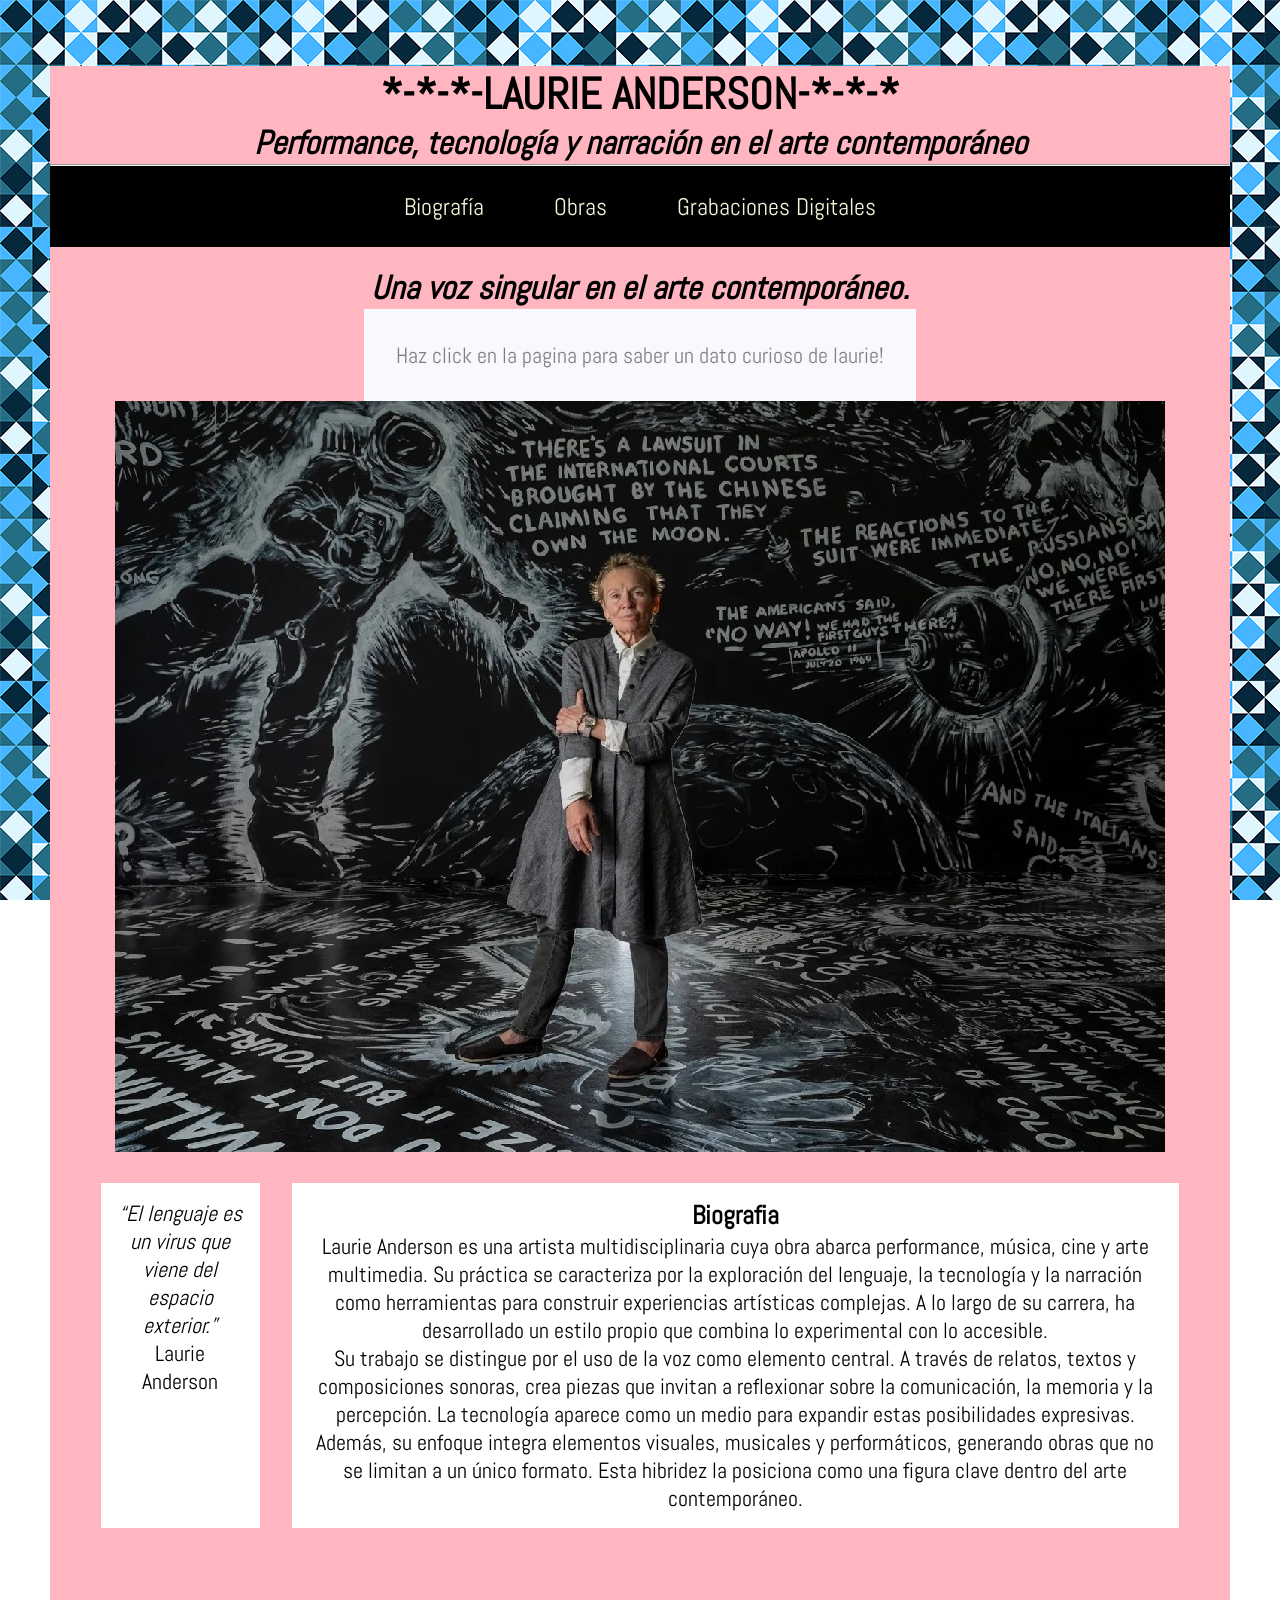
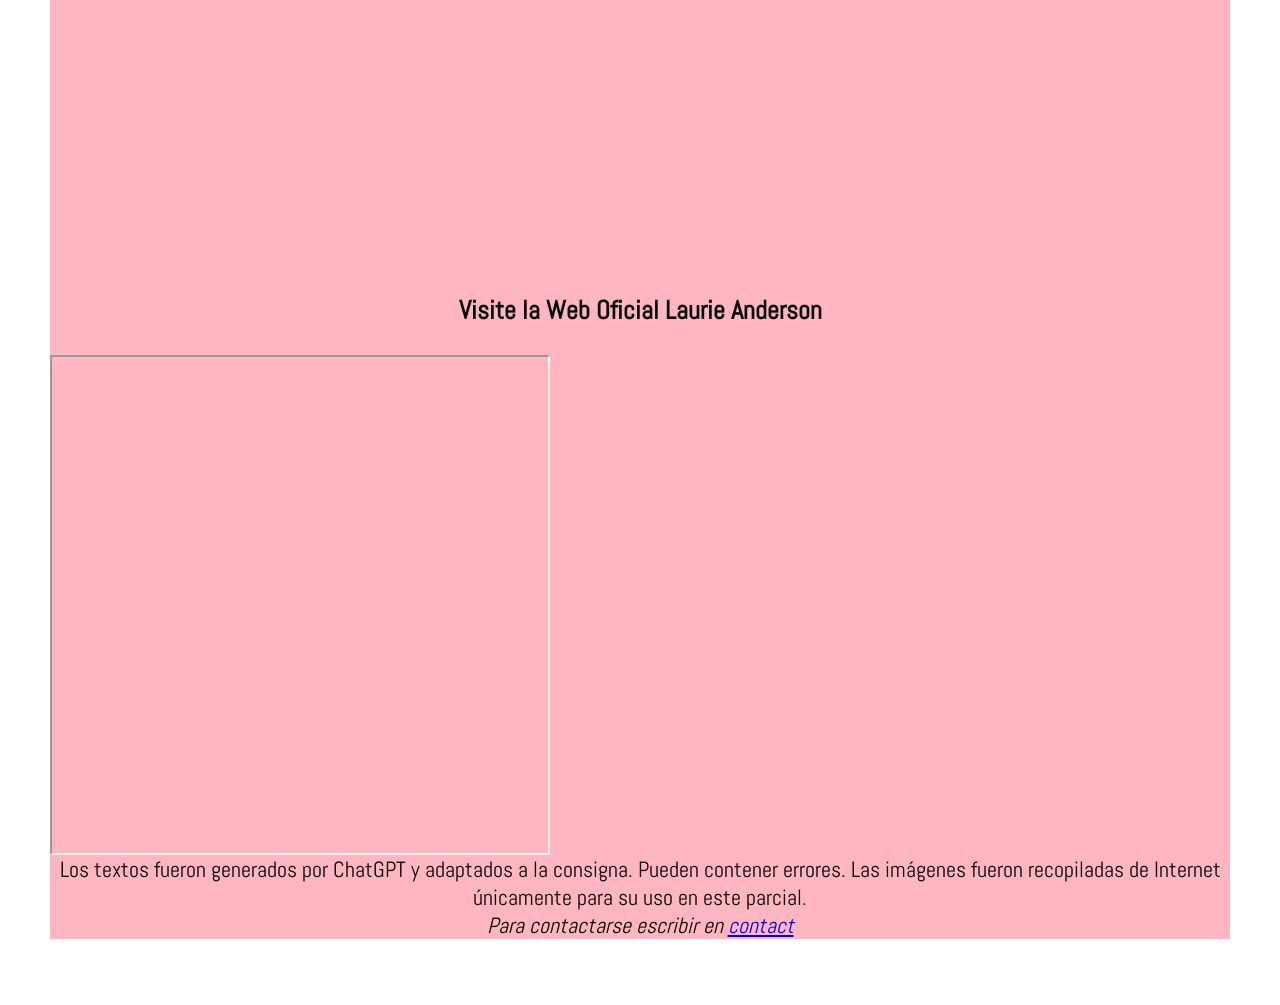
==== index.html @ bc25e104 "Add files via upload Organización carpetas y archivos Estructura HTML en index Menú de navegación " ====
<!DOCTYPE html>
<html lang="es">
<head>
    <meta charset="UTF-8">
    <meta name="viewport" content="width=device-width, initial-scale=1.0">
    <link rel="preconnect" href="https://fonts.googleapis.com">
<link rel="preconnect" href="https://fonts.gstatic.com" crossorigin>
<link href="https://fonts.googleapis.com/css2?family=Abel&display=swap" rel="stylesheet">
    <link href="css/estilos.css" rel="stylesheet">
    <title>LAURIE ANDERSON</title>
</head>

<body>
<div id="contenedor">
    <header class="centrado">

    <h1>*-*-*-LAURIE ANDERSON-*-*-*</h1>

    <h2><em>Performance, tecnología y narración en el arte contemporáneo</em></h2>
    <hr>

    <nav>
        <ul class="menu">
            
            <li><a href="index.html">Biografía</a></li>
            <li><a href="obras.html">Obras</a></li>
            <li><a href="grabaciones digitales.html">Grabaciones Digitales</a></li>
        </ul>
    </nav>
    
</header>

<main class="columnas">
   <h2><em>Una voz singular en el arte contemporáneo. </em></h2>
   <p class="dato"> Haz click en la pagina para saber un dato curioso de laurie!</p>
   <img src="img/laurie6.jpg" alt="laurie-1" id="laurie-inicio">                               <!-- a chequear -->

   <div class="secciones-columnas">
   <div class="centrado espaciado" id="cita">
    <blockquote><em> “El lenguaje es un virus que viene del espacio exterior.”  </em> </blockquote>
        <p>Laurie Anderson</p>
    </div>

    <section class="espaciado">
        <h3>Biografia</h3>

        <p>Laurie Anderson es una artista multidisciplinaria cuya obra abarca performance, música, cine y arte multimedia. Su práctica se caracteriza por la exploración del lenguaje, la tecnología y la narración como herramientas para construir experiencias artísticas complejas. A lo largo de su carrera, ha desarrollado un estilo propio que combina lo experimental con lo accesible.
        </p>
        <p>Su trabajo se distingue por el uso de la voz como elemento central. A través de relatos, textos y composiciones sonoras, crea piezas que invitan a reflexionar sobre la comunicación, la memoria y la percepción. La tecnología aparece como un medio para expandir estas posibilidades expresivas.</p>
        <p>Además, su enfoque integra elementos visuales, musicales y performáticos, generando obras que no se limitan a un único formato. Esta hibridez la posiciona como una figura clave dentro del arte contemporáneo.</p>
</section>
</div>
</main>







<iframe width="560" height="315" src="https://www.youtube-nocookie.com/embed/1eTSL2kopP4?si=Lic7GBh2OaGe0sWn" title="YouTube video player" frameborder="0" allow="accelerometer; autoplay; clipboard-write; encrypted-media; gyroscope; picture-in-picture; web-share" referrerpolicy="strict-origin-when-cross-origin" allowfullscreen></iframe>

<h3>Visite la Web Oficial Laurie Anderson</h3>
<br>
<iframe src="https://https://laurieanderson.com/" width="500" height="500"></iframe>

<footer>
Los textos fueron generados por ChatGPT y adaptados a la consigna. Pueden contener errores. Las imágenes fueron recopiladas de Internet únicamente para su uso en este parcial.
<address>
Para contactarse escribir en  
<a href="https://laurieanderson.com/contact/">contact</a>
</address>
</footer>

</div>

</body>
</html>
---- css/estilos.css ----
* { 
	margin:0; 
	padding:0; 
	box-sizing: border-box;
	text-align: center;
	
}


body {
    font-family: Abel, sans-serif;
    background-image: url(../img/fondo.png);
    background-repeat: repeat;
    background-attachment: fixed;
    font-size: 22px;
    display: flex;
    flex-direction: column;
    justify-content: center;
    min-height: 100vh;
    margin: 50px;

  
}

.menu {
    display: flex;
    justify-content: center;
    align-items: center;
    flex-wrap: wrap;
    gap: 20px;
    list-style: none;
    background-color: black;
    padding: 10px;
}


.menu li {
    margin: 15px;
}


.menu a {
    text-decoration: none;
    color: beige;
    font-size: 24px;
    padding: 10px;
}


.menu a:hover {
    color: #21B7FD;
}

#contenedor {
	width: 100%;
	max-width: 900%;
	margin: 1rem auto;
	background-color: lightpink;
	display: flex;
	flex-direction: column;
	justify-content: flex-start;
}

.columnas {
	display: flex;
	flex-direction: column;
	justify-content: center;
    align-items: center;
    margin: 20px;
  
}

.secciones-columnas {
	display: flex;
	flex-direction: row;
	justify-content: flex-start;
	align-items: stretch;
	  margin: 15px;
    border: 15px;
}

.centrado {
	text-align: center;
}

.espaciado {
	margin: 1rem;
	padding: 1rem;
	background-color: white;
}



.dato {
	padding: 2rem;
	position: auto;
	color: grey;
	background-color: ghostwhite;
	bottom: 2rem;
	
	left: 1rem;
	align-items: center;

}


	}


#datoCurioso{
	position: fixed;
	top: 5rem;
	right: 1rem;
}
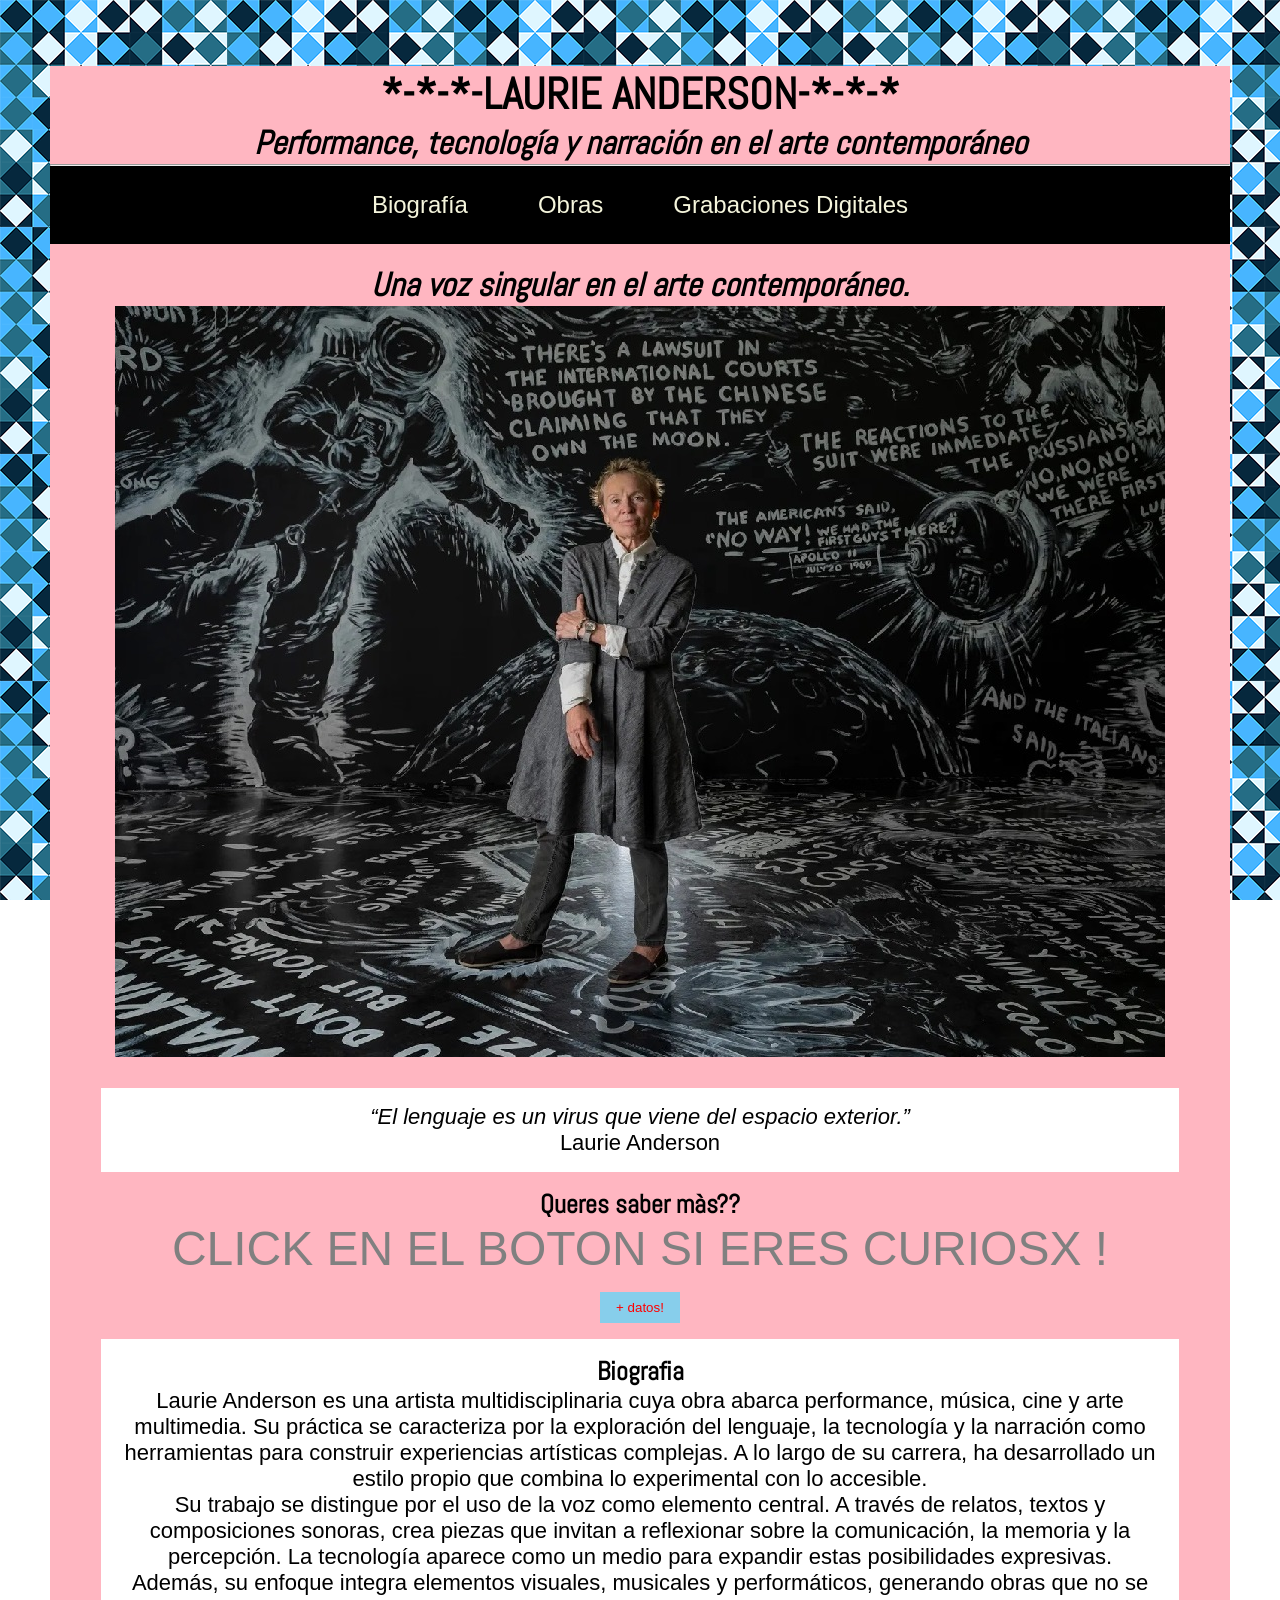
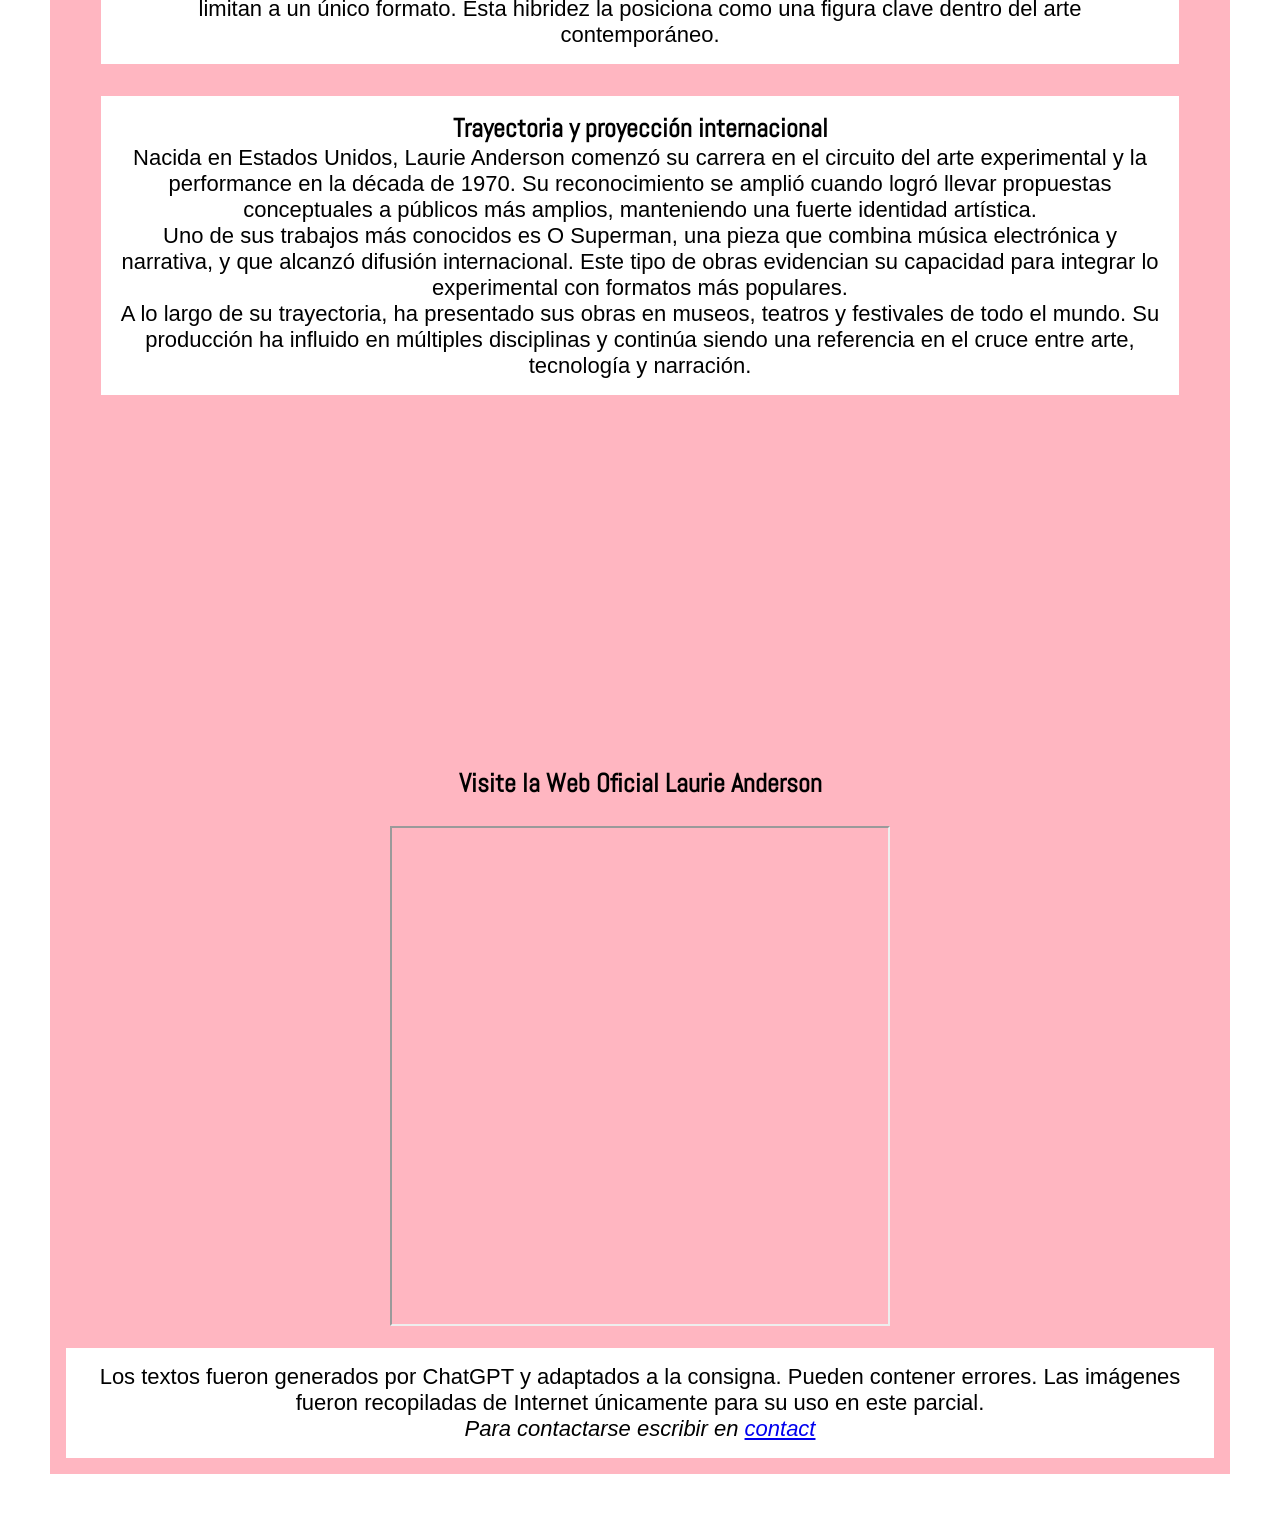
==== commit b7340b25: "agregados de obras y javas actualizacion del dato curioso/ agregados de java en index correccion y " ====
--- a/index.html
+++ b/index.html
@@ -23,7 +23,7 @@
         <ul class="menu">
             
             <li><a href="index.html">Biografía</a></li>
-            <li><a href="obras.html">Obras</a></li>
+            <li><a href="obra.html">Obras</a></li>
             <li><a href="grabaciones digitales.html">Grabaciones Digitales</a></li>
         </ul>
     </nav>
@@ -32,14 +32,21 @@
 
 <main class="columnas">
    <h2><em>Una voz singular en el arte contemporáneo. </em></h2>
-   <p class="dato"> Haz click en la pagina para saber un dato curioso de laurie!</p>
-   <img src="img/laurie6.jpg" alt="laurie-1" id="laurie-inicio">                               <!-- a chequear -->
+   
+   <img src="img/laurie6.jpg" alt="laurie-1">                               
 
    <div class="secciones-columnas">
    <div class="centrado espaciado" id="cita">
     <blockquote><em> “El lenguaje es un virus que viene del espacio exterior.”  </em> </blockquote>
         <p>Laurie Anderson</p>
     </div>
+
+    <section id="texto.dato">
+  <h3>Queres saber màs??</h3>
+  <p id="texto-dato"> CLICK EN EL BOTON SI ERES CURIOSX ! </p>
+  <button id="btn-dato">+ datos!</button>
+</section>
+
 
     <section class="espaciado">
         <h3>Biografia</h3>
@@ -49,22 +56,31 @@
         <p>Su trabajo se distingue por el uso de la voz como elemento central. A través de relatos, textos y composiciones sonoras, crea piezas que invitan a reflexionar sobre la comunicación, la memoria y la percepción. La tecnología aparece como un medio para expandir estas posibilidades expresivas.</p>
         <p>Además, su enfoque integra elementos visuales, musicales y performáticos, generando obras que no se limitan a un único formato. Esta hibridez la posiciona como una figura clave dentro del arte contemporáneo.</p>
 </section>
+
+<section class="espaciado">
+        <h3>Trayectoria y proyección internacional</h3>
+
+        <p>Nacida en Estados Unidos, Laurie Anderson comenzó su carrera en el circuito del arte experimental y la performance en la década de 1970. Su reconocimiento se amplió cuando logró llevar propuestas conceptuales a públicos más amplios, manteniendo una fuerte identidad artística.
+        </p>
+        <p>Uno de sus trabajos más conocidos es O Superman, una pieza que combina música electrónica y narrativa, y que alcanzó difusión internacional. Este tipo de obras evidencian su capacidad para integrar lo experimental con formatos más populares.</p>
+        <p>A lo largo de su trayectoria, ha presentado sus obras en museos, teatros y festivales de todo el mundo. Su producción ha influido en múltiples disciplinas y continúa siendo una referencia en el cruce entre arte, tecnología y narración.</p>
+</section>
+
+
 </div>
 </main>
 
 
-
-
-
-
+<div style="text-align: center;">
 
 <iframe width="560" height="315" src="https://www.youtube-nocookie.com/embed/1eTSL2kopP4?si=Lic7GBh2OaGe0sWn" title="YouTube video player" frameborder="0" allow="accelerometer; autoplay; clipboard-write; encrypted-media; gyroscope; picture-in-picture; web-share" referrerpolicy="strict-origin-when-cross-origin" allowfullscreen></iframe>
 
 <h3>Visite la Web Oficial Laurie Anderson</h3>
 <br>
 <iframe src="https://https://laurieanderson.com/" width="500" height="500"></iframe>
+</div>
 
-<footer>
+<footer class="centrado espaciado">
 Los textos fueron generados por ChatGPT y adaptados a la consigna. Pueden contener errores. Las imágenes fueron recopiladas de Internet únicamente para su uso en este parcial.
 <address>
 Para contactarse escribir en  
@@ -74,5 +90,6 @@
 
 </div>
 
+<script src="js/index.js"></script>
 </body>
 </html>
--- a/css/estilos.css
+++ b/css/estilos.css
@@ -9,7 +9,7 @@
 
 
 body {
-    font-family: Abel, sans-serif;
+    font-family: Arial, sans-serif;
     background-image: url(../img/fondo.png);
     background-repeat: repeat;
     background-attachment: fixed;
@@ -22,6 +22,12 @@
 
   
 }
+
+h1, h2, h3 {
+  font-family: 'Abel', sans-serif;
+
+}
+
 
 .menu {
     display: flex;
@@ -73,7 +79,7 @@
 
 .secciones-columnas {
 	display: flex;
-	flex-direction: row;
+	flex-direction: column;
 	justify-content: flex-start;
 	align-items: stretch;
 	  margin: 15px;
@@ -90,30 +96,57 @@
 	background-color: white;
 }
 
-
-
-.dato {
-	padding: 2rem;
-	position: auto;
-	color: grey;
-	background-color: ghostwhite;
-	bottom: 2rem;
-	
-	left: 1rem;
-	align-items: center;
-
+/* DATO CURIOSO */
+#dato-curioso {
+  background-color: rgba(255, 255, 255, 0.8); 
+  border: 2px solid #333;                      
+  padding: 1rem;                               
+  margin: 2rem 0;
+  text-align: center;
 }
 
-
-	}
-
-
-#datoCurioso{
-	position: fixed;
-	top: 5rem;
-	right: 1rem;
+#dato-curioso h3 {
+  font-family: 'Abel', sans-serif;
+  margin-bottom: 1rem;
 }
 
+#texto-dato {
+  font-size: 3rem;
+  color: grey;
+  margin-bottom: 1rem;
+}
 
+#btn-dato {
+  background-color: skyblue;
+  color: red;
+  border: none;
+  padding: 0.5rem 1rem;
+}
 
+/* hover para interacción al pasar el mouse */
+#btn-dato:hover {
+  background-color: pink;
+ 
+}
 
+/* OBRAS */
+
+.obras {
+  width: fit-content;
+  margin: auto;
+  text-align: left;
+  padding: 10px;
+}
+
+.obras li {
+  display: list-item;
+}
+
+button#verGaleria
+{
+padding: 50px;
+font-size: 50px;
+color: gold;
+  
+}
+
